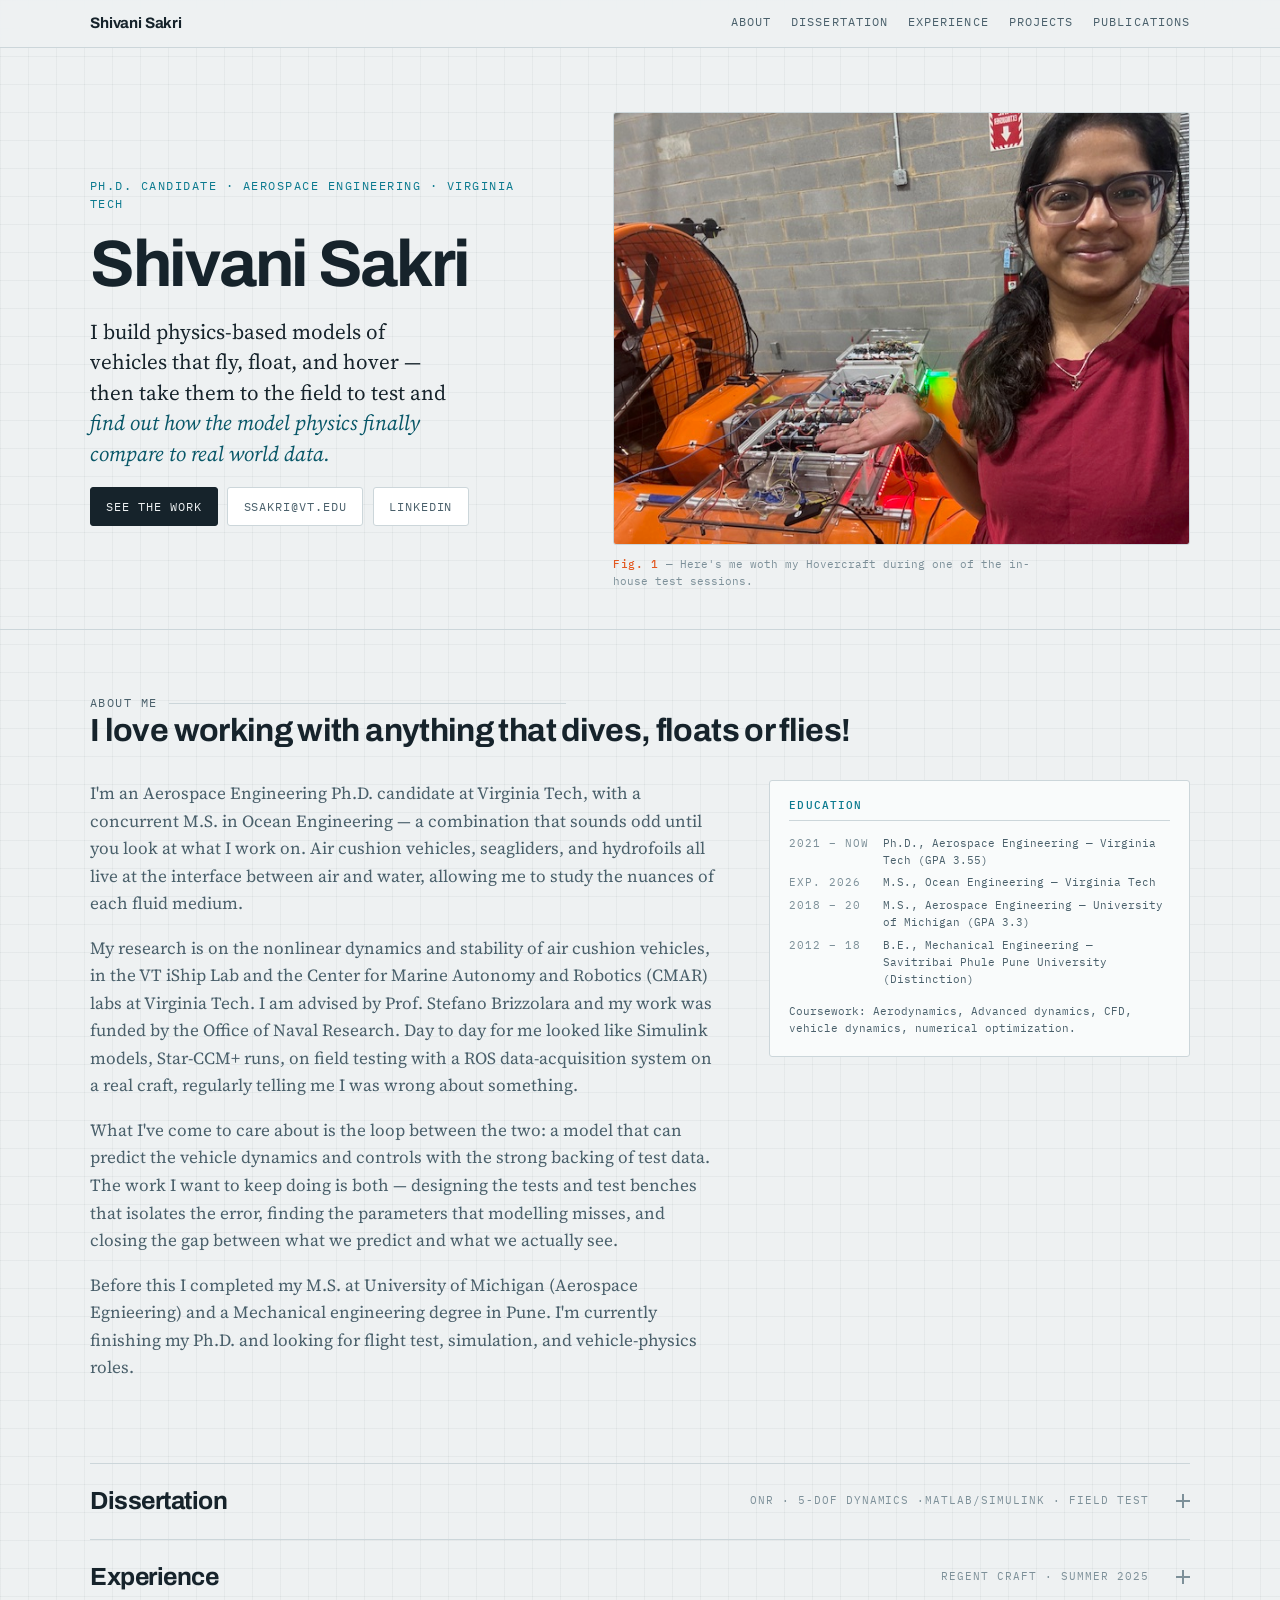
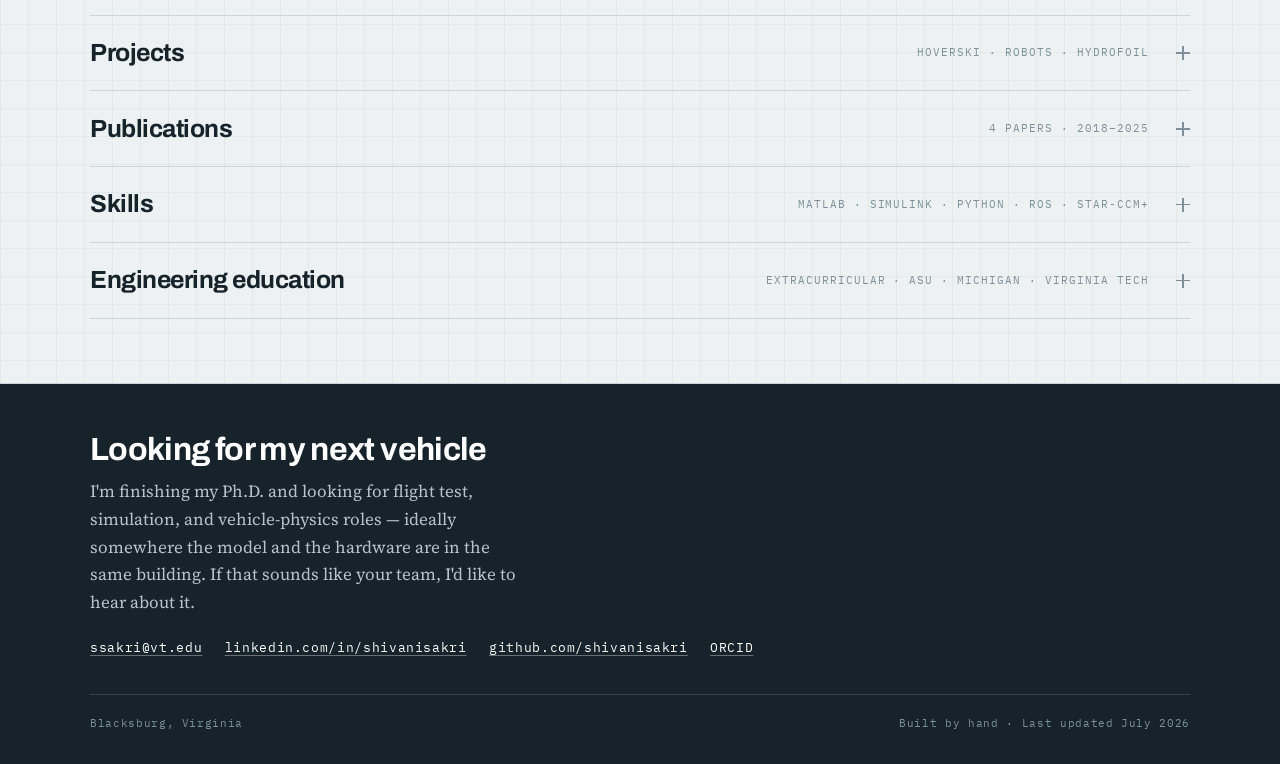
==== index.html @ f6a53528 "Update image source in index.html" ====
<!DOCTYPE html>
<html lang="en">
<head>
<meta charset="utf-8">
<meta name="viewport" content="width=device-width, initial-scale=1">
<title>Shivani Sakri — Air cushion vehicle dynamics</title>
<meta name="description" content="Aerospace Ph.D. candidate at Virginia Tech working on the nonlinear dynamics and stability of single-propeller air cushion vehicles. Physics-based modeling, CFD, and field-test validation.">
<link rel="preconnect" href="https://fonts.googleapis.com">
<link rel="preconnect" href="https://fonts.gstatic.com" crossorigin>
<link href="https://fonts.googleapis.com/css2?family=Archivo:wght@600;700&family=IBM+Plex+Mono:wght@400;500&family=Source+Serif+4:opsz,wght@8..60,400;8..60,600&display=swap" rel="stylesheet">
<link rel="stylesheet" href="css/style.css">
</head>
<body>

<header class="rail">
  <div class="rail-in">
    <a class="rail-name" href="index.html">Shivani Sakri</a>
    <nav>
      <a href="#about">About</a>
      <a href="#dissertation">Dissertation</a>
      <a href="#experience">Experience</a>
      <a href="#projects">Projects</a>
      <a href="#publications">Publications</a>
    </nav>
  </div>
</header>

<main>

<!-- ============ HERO ============ -->
<section class="hero">
  <div class="wrap hero-grid">
    <div>
      <p class="eyebrow">Ph.D. Candidate &middot; Aerospace Engineering &middot; Virginia Tech</p>
      <h1>Shivani Sakri</h1>
      <p class="hero-lede">I build physics-based models of vehicles that fly, float, and hover &mdash; then take them to the field to test and <em>find out how the model physics finally compare to real world data.</em></p>
      <div class="links">
        <a class="btn btn-solid" href="#dissertation">See the work</a>
        <a class="btn" href="mailto:ssakri@vt.edu">ssakri@vt.edu</a>
        <a class="btn" href="https://linkedin.com/in/shivanisakri">LinkedIn</a>
      </div>
    </div>

    <!-- ===================================================================
         HERO MEDIA — swap in your own hovercraft photo.
         Easiest way: upload your photo named exactly  img/hovercraft-hero.jpg
         and it replaces the placeholder with zero code changes.

         WANT A VIDEO INSTEAD? Delete the <img> line below, uncomment the
         <video> block, and upload  img/hovercraft.mp4  (keep it under ~10 MB;
         GitHub Pages is not a video host). The poster image shows before play.
         =================================================================== -->
    <figure class="media-frame">

      <img class="media" src="img/IMG_6773.jpeg" width="1600" height="1000"
           alt="Prototype single-propeller hovercraft during a field test">

      <!--
      <video class="media" controls playsinline muted loop
             poster="img/hovercraft-hero.jpg">
        <source src="img/hovercraft.mp4" type="video/mp4">
        Your browser can't play this video.
      </video>
      -->

      <figcaption class="cap">
        <b>Fig. 1</b> &mdash; Here's me woth my Hovercraft during one of the in-house test sessions.
      </figcaption>
    </figure>
  </div>
</section>

<!-- ============ ABOUT (always open) ============ -->
<section class="section" id="about">
  <div class="wrap">
    <div class="section-head">
      <p class="eyebrow">About Me</p>
      <h2>I love working with anything that dives, floats or flies!  </h2>
    </div>

    <div class="diss-grid">
      <div>
        <p>I'm an Aerospace Engineering Ph.D. candidate at Virginia Tech, with a concurrent M.S. in Ocean Engineering &mdash; a combination that sounds odd until you look at what I work on. Air cushion vehicles, seagliders, and hydrofoils all live at the interface between air and water, allowing me to study the nuances of each fluid medium.</p>
        <p>My research is on the nonlinear dynamics and stability of air cushion vehicles, in the VT iShip Lab and the Center for Marine Autonomy and Robotics (CMAR) labs at Virginia Tech. I am advised by Prof. Stefano Brizzolara and my work was funded by the Office of Naval Research. Day to day for me looked like Simulink models, Star-CCM+ runs, on field testing with a ROS data-acquisition system on a real craft, regularly telling me I was wrong about something.</p>
        <p>What I've come to care about is the loop between the two: a model that can predict the vehicle dynamics and controls with the strong backing of test data. The work I want to keep doing is both &mdash; designing the tests and test benches that isolates the error, finding the parameters that modelling misses, and closing the gap between what we predict and what we actually see.</p>
        <p>Before this I completed my M.S. at University of Michigan (Aerospace Egnieering) and a Mechanical engineering degree in Pune. I'm currently finishing my Ph.D. and looking for flight test, simulation, and vehicle-physics roles.</p>
      </div>

      <aside class="sidebar">
        <h4>Education</h4>
        <dl class="spec">
          <dt>2021 – now</dt><dd>Ph.D., Aerospace Engineering — Virginia Tech (GPA 3.55)</dd>
          <dt>exp. 2026</dt><dd>M.S., Ocean Engineering — Virginia Tech </dd>
          <dt>2018 – 20</dt><dd>M.S., Aerospace Engineering — University of Michigan (GPA 3.3)</dd>
          <dt>2012 – 18</dt><dd>B.E., Mechanical Engineering — Savitribai Phule Pune University (Distinction)</dd>
        </dl>
        <p class="cap" style="margin-top:1rem">
          Coursework: Aerodynamics, Advanced dynamics, CFD, vehicle dynamics, numerical optimization.
        </p>
      </aside>
    </div>
  </div>
</section>

<!-- ===================================================================
     EXPANDING PANELS
     Each <details> is one section. Click the title to open or close.
     Add  open  to a <details ...> tag if you want it expanded by
     default, e.g.  <details class="panel" id="projects" open>
     =================================================================== -->
<div class="wrap">
  <div class="accordion">

    <!-- ---------- DISSERTATION ---------- -->
    <details class="panel" id="dissertation">
      <summary>
        <h2 class="panel-title">Dissertation</h2>
        <span class="panel-note">ONR · 5-DOF Dynamics ·Matlab/Simulink · Field test</span>
        <span class="panel-mark" aria-hidden="true"></span>
      </summary>
      <div class="panel-body">
        <p class="panel-intro"><b>Dynamics and Maneuvering of Small Hovercraft: A Validated Multi-DOF Model
.</b></p>

        <div class="diss-grid">
          <div>
            <p>An air cushion vehicle on a slope is an underactuated, strongly nonlinear system. The skirt deforms, the cushion vents, the propeller controls surge and cushion pressure, and each of these have complex interactions. With only a rudder, the system remains underactuated and poses a non-linear behaviour with large drifts. The program asks a concrete question &mdash; can such a vehicle climb a 35&deg; grade under control? &mdash; and my work is the whole chain from that question to a defensible answer.</p>

            <ul>
              <li><b>Model.</b> An integrated 5-DOF vehicle-dynamics model in Simulink/MATLAB coupling aerodynamic forces, propulsion airflow, and skirt&ndash;ground interaction. It's the tool behind every stability, control, and performance trade study on the program, and it predicts the vehicle's maneuverability rather than just its steady state.</li>
              <li><b>CFD.</b> External-flow analysis in Star-CCM+, end to end &mdash; geometry prep, meshing, solver setup, post-processing &mdash; to extract the aerodynamic parameters that feed the Simulink model instead of guessing at them.</li>
              <li><b>Trade studies.</b> Sensitivity studies relating skirt geometry, airflow rate, and trim to climb performance and stability margins. Results drove real subsystem design decisions and were presented at program design reviews to ONR.</li>
              <li><b>Experiment.</b> I direct the field testing: designed tests, sensor setups in C++ with an integrated an end-to-end data acquisition system in ROS, and ran static and dynamic tests to validate the theoretical model and calibrate its dynamic coefficients.</li>
            </ul>

            <p>The interesting part is never the run that matches. It's the run that doesn't, and the weeks spent debugging whether the fault is in the skirt model, the testing conditions, or the sensor themselves. My motto with testing: What can go wrong, will go wrong. And so we extensively prepare test benches, both in lab and on field. Two papers have come out of this so far &mdash; the experimental validation work at OCEANS 2024 and the maneuvering and control simulations at SNAME FAST 2025. A journal paper for a 2-DOF model has been submitted.</p>
          </div>

          <aside class="sidebar">
            <h4>Program</h4>
            <dl class="spec">
              <dt>Role</dt><dd>Lead engineer</dd>
              <dt>Lab</dt><dd>VT iShip Lab, Center for Marine Autonomy &amp; Robotics</dd>
              <dt>Advisor</dt><dd>Prof. Stefano Brizzolara</dd>
              <dt>Sponsor</dt><dd>Office of Naval Research</dd>
              <dt>Dates</dt><dd>Aug 2021 – present</dd>
              <dt>Stack</dt><dd>Simulink, MATLAB, Star-CCM+, ROS, C++, Python</dd>
              <dt>Status</dt><dd class="live">Active</dd>
            </dl>
          </aside>
        </div>

        <!-- =================================================================
             DISSERTATION FIGURES — upload your own images with these exact
             filenames and they'll drop straight in:
               img/dissertation-01.jpg
               img/dissertation-02.jpg
               img/dissertation-03.jpg
             Add a fourth by copying one <figure> block. Rewrite every caption.
             ================================================================= -->
        <div class="figstrip">
          <figure>
            <img class="media" src="img/dissertation-01.jpg" alt="The prototype hovercraft">
            <figcaption class="cap"><b>Fig. 2</b> &mdash; Caption me: what the prototype is and what's notable about the skirt or lift system.</figcaption>
          </figure>
          <figure>
            <img class="media" src="img/dissertation-02.jpg" alt="Field test on the slope">
            <figcaption class="cap"><b>Fig. 3</b> &mdash; Caption me: a field test. Which slope, which run, what was being measured.</figcaption>
          </figure>
          <figure>
            <img class="media" src="img/dissertation-03.jpg" alt="Model prediction compared against measured test data">
            <figcaption class="cap"><b>Fig. 4</b> &mdash; Caption me: model vs. test. This is the most valuable figure on the page &mdash; make it a real plot.</figcaption>
          </figure>
        </div>
      </div>
    </details>

    <!-- ---------- EXPERIENCE ---------- -->
    <details class="panel" id="experience">
      <summary>
        <h2 class="panel-title">Experience</h2>
        <span class="panel-note">Regent Craft · Summer 2025</span>
        <span class="panel-mark" aria-hidden="true"></span>
      </summary>
      <div class="panel-body">
        <p class="panel-intro"><b>Performance analysis for a full-scale seaglider.</b></p>

        <div class="diss-grid">
          <div>
            <p>A seaglider spends its life in three regimes &mdash; hull-borne, foil-borne, and flying in ground effect &mdash; so the usual performance metrics from either aircraft or boats only half apply. There was no established evaluation framework for the vehicle class, so much of the summer was deciding what "performance" even meant before measuring it.</p>
            <ul>
              <li>Built the foundational Python performance-analysis codebase: ingest raw flight and sea-trial telemetry, compute aero/hydrodynamic coefficients, generate performance-envelope diagnostics.</li>
              <li>Worked with the Hardware-in-the-Loop (HiL), test teams and the vehicle dynamics teams to study the test data and derive meaningful analysis.</li>
              <li>Analyzed flight-test data, identified sources of model error, and updated the vehicle physics model.</li>
              <li>Calibrated coupled aero/hydrodynamic physics-based models against Hardware-in-the-Loop and sea-trial data.</li>
              <li>Delivered automated post-processing tools bridging HIL simulation output and real-world telemetry.</li>
            </ul>
            <p>This is the project that convinced me I want to work where the simulation team and the test team argue with each other in person.</p>
          </div>

          <aside class="sidebar">
            <h4>Placement</h4>
            <dl class="spec">
              <dt>Role</dt><dd>Performance engineering intern</dd>
              <dt>Org</dt><dd>Regent Craft</dd>
              <dt>Vehicle</dt><dd>Full-scale hybrid seaglider</dd>
              <dt>Dates</dt><dd>Summer 2025</dd>
              <dt>Stack</dt><dd>Python (NumPy, pandas, matplotlib), HIL rig, sea-trial telemetry</dd>
            </dl>
          </aside>
        </div>
      </div>
    </details>

    <!-- ---------- PROJECTS ---------- -->
    <details class="panel" id="projects">
      <summary>
        <h2 class="panel-title">Projects</h2>
        <span class="panel-note">Hoverski · robots · hydrofoil</span>
        <span class="panel-mark" aria-hidden="true"></span>
      </summary>
      <div class="panel-body">
        <p class="panel-intro">Work outside the dissertation &mdash; some hands-on, some advisory, all of it on the same loop: model it, build it, test it, find out what the model missed.</p>

        <div class="cards">

          <article class="card">
            <p class="card-tag">Design &amp; build</p>
            <h3>Hoverski — jetski to hovercraft</h3>
            <p>A jetski already has a hull, a powerplant, and someone willing to sit on it. What it doesn't have is a cushion. This project adds one.</p>
            <ul>
              <li>Built a lift and cushion physics model in MATLAB/Simulink &mdash; cushion pressure, flow rate, skirt behavior &mdash; and use it to size the lift and duct system as a add-on pacted to the jetski hull.</li>
              <li>Designed the flexible skirt and the lift system, carrying through to the physical build.</li>
              <li>Desiging the whole mechanical build requirement for this system.</li>
            </ul>
            <dl class="spec">
              <dt>Role</dt><dd>Design &amp; build lead</dd>
              <dt>Stack</dt><dd>MATLAB/Simulink, fabrication, instrumentation</dd>
              <dt>Status</dt><dd class="live">In progress</dd>
            </dl>
          </article>

          <article class="card">
            <p class="card-tag">Undergraduate research · Published</p>
            <h3>Wall-climbing robot</h3>
            <p>A robot that climbs rough walls and terrain for data collection, sampling, and surveillance &mdash; which mostly relies on  suction adhesion on surfaces that refuse to be flat.</p>
            <ul>
              <li>Led the design and fabrication of both the structure and the climbing mechanism.</li>
              <li>Wrote the Arduino control algorithm regulating the suction pump for smooth vertical motion.</li>
              <li>Ran a test campaign across wall types to characterize where it held and where it let go.</li>
            </ul>

            <dl class="spec">
              <dt>Role</dt><dd>Undergraduate research assistant</dd>
              <dt>Advisor</dt><dd>Dr. Jayesh Minase, SPPU</dd>
              <dt>Stack</dt><dd>Arduino, mechanical design, fabrication</dd>
              <dt>Output</dt><dd>Journal paper, 2018</dd>
            </dl>
          </article>

          <article class="card">
            <p class="card-tag">Undergraduate research</p>
            <h3>Obstacle-detecting robot</h3>
            <p>Designed and built a robot that navigates cluttered environments, detects obstacles in real time, and replans its path autonomously. Along the way I explored what light detection and ranging could realistically do for a small ground robot on an undergraduate budget.</p>
            <dl class="spec">
              <dt>Role</dt><dd>Undergraduate research assistant</dd>
              <dt>Org</dt><dd>Sinhgad Institute of Technology, SPPU</dd>
              <dt>Focus</dt><dd>Real-time obstacle detection, LiDAR sensing, path replanning</dd>
            </dl>
          </article>

          <article class="card">
            <p class="card-tag">Advisory</p>
            <h3>Hydrofoil craft performance model</h3>
            <p>An ONR project in the lab that I'm supporting rather than leading. Its a hydrofoil craft - essentially your wings under water. I advised on the physics-based 2-DOF hydrodynamic performance model &mdash; how to formulate it, how to keep the parameters physically interpretable, and how to structure the MATLAB simulator around it for dynamics and stability analysis. The modeling discipline is the same as the hovercraft work; the vehicle is foil-borne instead of cushion-borne.</p>
            <dl class="spec">
              <dt>Role</dt><dd>Advisory — 2-DOF model formulation</dd>
              <dt>Sponsor</dt><dd>Office of Naval Research</dd>
              <dt>Stack</dt><dd>MATLAB</dd>
              <dt>Status</dt><dd class="live">Active</dd>
            </dl>
          </article>

        </div>
      </div>
    </details>

    <!-- ---------- PUBLICATIONS ---------- -->
    <details class="panel" id="publications">
      <summary>
        <h2 class="panel-title">Publications</h2>
        <span class="panel-note">4 papers · 2018–2025</span>
        <span class="panel-mark" aria-hidden="true"></span>
      </summary>
      <div class="panel-body">

        <div class="links" style="margin-bottom:1.8rem">
          <a class="btn" href="https://orcid.org/0009-0003-0841-2878">ORCID · 0009-0003-0841-2878</a>
        </div>

        <ul class="pubs">
          <li>
            <div class="year">2025</div>
            <div>
              <p class="title">Maneuvering and Control Simulations of a Hovercraft</p>
              <p class="venue">SNAME International Conference on Fast Sea Transportation (FAST)</p>
              <p class="authors"><b>Sakri, S.</b>; Brizzolara, S.</p>
            </div>
          </li>
          <li>
            <div class="year">2024</div>
            <div>
              <p class="title">Experimental Validation of Dynamics for Air Cushion Vehicles</p>
              <p class="venue">OCEANS 2024 — Halifax (IEEE)</p>
              <p class="authors"><b>Sakri, S.</b>; Dim, M.; Brizzolara, S.</p>
            </div>
          </li>
          <li>
            <div class="year">2021</div>
            <div>
              <p class="title">Benefits of Utilizing Counseling Services Among Doctoral Women of Color in STEM</p>
              <p class="venue">2021 ASEE Virtual Annual Conference</p>
              <p class="authors">Grasty, K.; <b>Sakri, S.</b>; Arnold, A. C.; Bekki, J. M.; Wilkins-Yel, K. G.; Natarajan, M.; Bernstein, B. L.; Randall, A. K.</p>
            </div>
          </li>
          <li>
            <div class="year">2018</div>
            <div>
              <p class="title">Control of Dynamics and Development of a Wall Climbing Robot</p>
              <p class="venue">Journal of Material Science and Mechanical Engineering, Vol. 5, Issue 2</p>
              <p class="authors">Undergraduate research at Sinhgad Institute of Technology, SPPU</p>
            </div>
          </li>
        </ul>

        <p style="margin-top:1.6rem" class="mono">Dynamics and Maneuvering of Small Hovercraft: A Validated Multi-DOF Model
</p>
      </div>
    </details>

    <!-- ---------- SKILLS ---------- -->
    <details class="panel" id="skills">
      <summary>
        <h2 class="panel-title">Skills</h2>
        <span class="panel-note">MATLAB · Simulink · Python · ROS · Star-CCM+</span>
        <span class="panel-mark" aria-hidden="true"></span>
      </summary>
      <div class="panel-body">
        <div class="tools">
          <div class="tool-group">
            <h4>Modeling &amp; simulation</h4>
            <ul>
              <li>MATLAB / Simulink <span>— multi-DOF vehicle dynamics</span></li>
              <li>Physics-based model development</li>
              <li>Numerical optimization</li>
              <li>Verification and Validation pipeline</li>
              <li>Sensitivity analysis&amp; optimization trade studies</li>
           
            </ul>
          </div>
          <div class="tool-group">
            <h4>CFD &amp; geometry</h4>
            <ul>
              <li>Star-CCM+ (Siemens) </span></li>
              <li>Ansys Fluent</li>
              <li>HyperMesh</li>
              <li>SolidWorks, AutoCAD</li>
              <li>Geometry &rarr; mesh &rarr; solve &rarr; post-process</li>
            </ul>
          </div>
          <div class="tool-group">
            <h4>Code &amp; data analysis</h4>
            <ul>
              <li>Python <span>— NumPy, pandas, matplotlib; automated post-processing pipelines</span></li>
              <li>ROS <span>— field data acquisition on Linux</span></li>
              <li>C++ <span>— telemetry processing for the DAQ pipeline</span></li>
              <li>Flight &amp; sea-trial telemetry analysis</li>
              <li>Hardware-in-the-loop test benches and data analysis</li>
              <li>LaTeX</li>
            </ul>
          </div>
        </div>
      </div>
    </details>

    <!-- ---------- ENGINEERING EDUCATION ---------- -->
    <details class="panel" id="engineering-education">
      <summary>
        <h2 class="panel-title">Engineering education</h2>
        <span class="panel-note">Extracurricular · ASU · Michigan · Virginia Tech</span>
        <span class="panel-mark" aria-hidden="true"></span>
      </summary>
      <div class="panel-body">
        <p class="panel-intro">Outside the lab I assist on engineering-education research. I work for the Assoaciate Dean Dr. Holly Matusovich, to study current systems that exist in engieering depaetments, and any tools or programs we can work with to imporve the quality of engineering education.</p>

        <div class="tools">
          <div class="tool-group">
            <h4>Arizona State · 2020–21</h4>
            <ul>
              <li>With Prof. Jennifer Bekki: assisted on qualitative and quantitative analysis of gender ratios in STEM and their effect on the retention of women doctoral students.</li>
              <li>Helped build a conceptual framework for analyzing impostor syndrome in graduate women engineers.</li>
              <li>Contributed to the ASEE paper on counseling-service use among doctoral women of color in STEM.</li>
            </ul>
          </div>
          <div class="tool-group">
            <h4>University of Michigan · 2019–20</h4>
            <ul>
              <li>With Prof. Cindy Finelli: assisted on a study of student resistance to active learning and persistent misconceptions in undergraduate engineering.</li>
              <li>Ran focus groups, transcribed, and supported the qualitative analysis.</li>
            </ul>
          </div>
          <div class="tool-group">
            <h4>Virginia Tech · 2023</h4>
            <ul>
              <li>With Dr. Holly Matusovich, Center for Equity: assessed organizational structures across engineering departments.</li>
              <li>Consolidated a shared resource pool to inform more equitable graduate-education policy.</li>
            </ul>
          </div>
        </div>

        <div class="tools" style="margin-top:2rem">
          <div class="tool-group">
            <h4>Department service</h4>
            <ul>
              <li>President, AOE Graduate Student Assembly <span>— now Chief Advisor</span></li>
              <li>Founder, Women in AOE <span>— support for women and non-binary students in the department</span></li>
              <li>Treasurer, Graduate Engineering Alliance</li>
            </ul>
          </div>
          <div class="tool-group">
            <h4>Policy &amp; committees</h4>
            <ul>
              <li>Strategic Graduate Advisor, PROTEGE Collective <span>— equity of graduate education in engineering, under the Associate Dean</span></li>
              <li>AOE Strategic Planning Committee</li>
              <li>AOE Department DEI Recruitment Committee</li>
            </ul>
          </div>
          <div class="tool-group">
            <h4>Teaching</h4>
            <ul>
              <li>Teaching Assistant, Johns Hopkins University <span>— summer 2019, cohort of 30 students; tutoring, lectures, and hands-on mechanical and electrical lab activities</span></li>
            </ul>
          </div>
        </div>
      </div>
    </details>

  </div>
</div>

</main>

<!-- ============ FOOTER ============ -->
<footer class="foot" id="contact">
  <div class="wrap">
    <h2>Looking for my next vehicle</h2>
    <p>I'm finishing my Ph.D. and looking for flight test, simulation, and vehicle-physics roles &mdash; ideally somewhere the model and the hardware are in the same building. If that sounds like your team, I'd like to hear about it.</p>
    <div class="foot-links">
      <a href="mailto:ssakri@vt.edu">ssakri@vt.edu</a>
      <a href="https://linkedin.com/in/shivanisakri">linkedin.com/in/shivanisakri</a>
      <a href="https://github.com/shivanisakri">github.com/shivanisakri</a>
      <a href="https://orcid.org/0009-0003-0841-2878">ORCID</a>
    </div>
    <div class="foot-fine">
      <span>Blacksburg, Virginia</span>
      <span>Built by hand · Last updated July 2026</span>
    </div>
  </div>
</footer>

<script>
// Opens the matching panel when a nav link is clicked, or when someone
// lands on a URL like shivanisakri.github.io/#publications.
// The panels open and close fine without this — it's only for links.
(function () {
  function reveal() {
    var id = location.hash.slice(1);
    if (!id) return;
    var el = document.getElementById(id);
    if (!el) return;
    var panel = el.closest('details');
    if (panel) panel.open = true;
    requestAnimationFrame(function () {
      el.scrollIntoView({ behavior: 'smooth', block: 'start' });
    });
  }
  window.addEventListener('hashchange', reveal);
  document.addEventListener('DOMContentLoaded', reveal);
})();
</script>

</body>
</html>
---- css/style.css ----
/* ============================================================
   shivanisakri.github.io — stylesheet
   Palette is a plot canvas: cool gray paper, slate ink, water
   teal, and one annotation orange used only where a plot would
   use it (active markers, figure rules).
   ============================================================ */

:root {
  --deck:    #eef1f2;  /* page background — plot canvas gray */
  --panel:   #f9fbfb;  /* raised cards                        */
  --white:   #ffffff;
  --hull:    #16232b;  /* primary ink                         */
  --hull-2:  #4a606b;  /* secondary ink                       */
  --hull-3:  #7d9099;  /* tertiary / captions                 */
  --rule:    #ccd6da;  /* hairlines, grid                     */
  --teal:    #0b7a8f;  /* accent: links, labels               */
  --teal-dk: #075667;
  --signal:  #e2571f;  /* annotation orange — used sparingly  */

  --measure: 68ch;
  --wrap: 1180px;
  --r: 3px;

  --f-display: "Archivo", "Helvetica Neue", Arial, sans-serif;
  --f-body: "Source Serif 4", Georgia, serif;
  --f-mono: "IBM Plex Mono", ui-monospace, "SF Mono", Menlo, monospace;
}

*, *::before, *::after { box-sizing: border-box; }

html { scroll-behavior: smooth; scroll-padding-top: 5.5rem; }

body {
  margin: 0;
  background: var(--deck);
  background-image:
    linear-gradient(to right, rgba(22,35,43,.045) 1px, transparent 1px),
    linear-gradient(to bottom, rgba(22,35,43,.045) 1px, transparent 1px);
  background-size: 28px 28px;
  color: var(--hull);
  font-family: var(--f-body);
  font-size: 17px;
  line-height: 1.62;
  -webkit-font-smoothing: antialiased;
}

a { color: var(--teal-dk); text-decoration-color: var(--rule); text-underline-offset: 3px; }
a:hover { color: var(--signal); text-decoration-color: currentColor; }
:focus-visible { outline: 2px solid var(--signal); outline-offset: 3px; border-radius: 2px; }

img, video { max-width: 100%; display: block; }

.wrap { max-width: var(--wrap); margin: 0 auto; padding: 0 clamp(1.1rem, 4vw, 2.5rem); }

/* ---------- utility type ---------- */
.mono {
  font-family: var(--f-mono);
  font-size: .72rem;
  letter-spacing: .11em;
  text-transform: uppercase;
  color: var(--hull-3);
}

.eyebrow {
  font-family: var(--f-mono);
  font-size: .72rem;
  letter-spacing: .13em;
  text-transform: uppercase;
  color: var(--teal);
  margin: 0 0 .9rem;
  display: flex;
  align-items: center;
  gap: .7rem;
}
.eyebrow::after { content: ""; flex: 1; height: 1px; background: var(--rule); }

h1, h2, h3, h4 {
  font-family: var(--f-display);
  font-weight: 700;
  letter-spacing: -.02em;
  line-height: 1.1;
  color: var(--hull);
}

/* ---------- top rail ---------- */
.rail {
  position: sticky; top: 0; z-index: 50;
  background: rgba(238, 241, 242, .9);
  backdrop-filter: blur(8px);
  border-bottom: 1px solid var(--rule);
}
.rail-in {
  max-width: var(--wrap); margin: 0 auto;
  padding: .7rem clamp(1.1rem, 4vw, 2.5rem);
  display: flex; align-items: center; gap: 1.4rem;
}
.rail-name {
  font-family: var(--f-display); font-weight: 700; font-size: .95rem;
  letter-spacing: -.01em; color: var(--hull); text-decoration: none; margin-right: auto;
}
.rail-name:hover { color: var(--teal-dk); }
.rail nav { display: flex; gap: 1.25rem; flex-wrap: wrap; }
.rail nav a {
  font-family: var(--f-mono); font-size: .74rem; letter-spacing: .09em;
  text-transform: uppercase; color: var(--hull-2); text-decoration: none;
  padding-bottom: 2px; border-bottom: 1.5px solid transparent;
}
.rail nav a:hover, .rail nav a[aria-current="page"] { color: var(--hull); border-bottom-color: var(--signal); }

/* ---------- hero ---------- */
.hero { padding: clamp(2.5rem, 6vw, 4rem) 0 clamp(1.5rem, 3vw, 2.5rem); }
.hero-grid {
  display: grid;
  grid-template-columns: minmax(0, 0.9fr) minmax(0, 1.1fr);
  gap: clamp(1.75rem, 4vw, 3.5rem);
  align-items: center;
}
.hero h1 { font-size: clamp(2.6rem, 6.5vw, 4.1rem); margin: 0 0 1rem; letter-spacing: -.035em; }
.hero-lede {
  font-size: clamp(1.1rem, 2vw, 1.32rem); line-height: 1.45;
  color: var(--hull); margin: 0 0 1.1rem; max-width: 34ch;
}
.hero-lede em { font-style: italic; color: var(--teal-dk); }
.hero p.body { color: var(--hull-2); max-width: 46ch; margin: 0 0 1.5rem; }

.links { display: flex; flex-wrap: wrap; gap: .6rem; }
.btn {
  font-family: var(--f-mono); font-size: .74rem; letter-spacing: .08em;
  text-transform: uppercase; text-decoration: none;
  padding: .55rem .95rem; border: 1px solid var(--rule); border-radius: var(--r);
  background: var(--white); color: var(--hull-2);
  transition: border-color .15s, color .15s, transform .15s;
}
.btn:hover { color: var(--hull); border-color: var(--hull-2); transform: translateY(-1px); }
.btn-solid { background: var(--hull); border-color: var(--hull); color: var(--deck); }
.btn-solid:hover { background: var(--teal-dk); border-color: var(--teal-dk); color: var(--white); }

/* ---------- media figures ---------- */
figure { margin: 0; }

.media {
  width: 100%; height: auto; display: block;
  background: var(--white);
  border: 1px solid var(--rule);
  border-radius: var(--r);
}
.media-frame { position: relative; }

/* mono caption under any figure */
.cap {
  font-family: var(--f-mono); font-size: .69rem; line-height: 1.6;
  color: var(--hull-3); margin: .65rem 0 0; max-width: 64ch;
}
.cap b { color: var(--signal); font-weight: 500; letter-spacing: .06em; }

/* figure strip — the dissertation gallery */
.figstrip { display: grid; gap: 1.1rem; margin-top: 1.8rem; }
@media (min-width: 760px) { .figstrip { grid-template-columns: repeat(3, 1fr); } }
.figstrip .media { aspect-ratio: 4 / 3; object-fit: cover; }
.figstrip .cap { font-size: .66rem; }

/* ---------- sections ---------- */
.section { padding: clamp(2.5rem, 5vw, 4rem) 0; border-top: 1px solid var(--rule); }
.section-head { margin-bottom: 2rem; }
.section-head h2 { font-size: clamp(1.5rem, 3vw, 2rem); margin: 0 0 .6rem; }
.section-head p { color: var(--hull-2); max-width: var(--measure); margin: 0; }

/* ---------- dissertation ---------- */
.diss-grid { display: grid; gap: 1.6rem; }
@media (min-width: 900px) { .diss-grid { grid-template-columns: minmax(0,1.5fr) minmax(0,1fr); gap: 3rem; } }
.diss-grid p { color: var(--hull-2); }
.diss-grid p:first-child { margin-top: 0; }
.diss-grid ul { padding-left: 1.05rem; margin: 0 0 1rem; }
.diss-grid li { margin-bottom: .55rem; color: var(--hull-2); }

.sidebar {
  background: var(--panel); border: 1px solid var(--rule);
  border-radius: var(--r); padding: 1.1rem 1.2rem; align-self: start;
}
.sidebar h4 {
  font-family: var(--f-mono); font-weight: 500; font-size: .7rem;
  letter-spacing: .1em; text-transform: uppercase; color: var(--teal);
  margin: 0 0 .8rem; padding-bottom: .55rem; border-bottom: 1px solid var(--rule);
}

/* ---------- test cards (projects) ---------- */
.cards { display: grid; gap: 1.1rem; }
@media (min-width: 900px) { .cards { grid-template-columns: 1fr 1fr; } }

.card {
  background: var(--panel); border: 1px solid var(--rule); border-radius: var(--r);
  padding: 1.35rem 1.4rem 1.2rem; display: flex; flex-direction: column;
  transition: border-color .18s, transform .18s, box-shadow .18s;
}
.card:hover {
  border-color: var(--hull-3); transform: translateY(-2px);
  box-shadow: 0 6px 24px -14px rgba(22,35,43,.45);
}
.card-tag {
  font-family: var(--f-mono); font-size: .66rem; letter-spacing: .1em;
  text-transform: uppercase; color: var(--teal); margin: 0 0 .5rem;
}
.card h3 { font-size: 1.18rem; margin: 0 0 .6rem; }
.card p { margin: 0 0 1rem; color: var(--hull-2); font-size: .96rem; }
.card p:last-of-type { margin-bottom: 1.1rem; }
.card ul { padding-left: 1.05rem; margin: 0 0 1.1rem; color: var(--hull-2); font-size: .94rem; }
.card li { margin-bottom: .35rem; }

/* spec strip — reads like a test card header */
.spec {
  margin: auto 0 0; border-top: 1px solid var(--rule); padding-top: .8rem;
  display: grid; grid-template-columns: max-content 1fr; gap: .35rem .9rem;
  font-family: var(--f-mono); font-size: .71rem; line-height: 1.5;
}
.spec dt { color: var(--hull-3); letter-spacing: .08em; text-transform: uppercase; }
.spec dd { margin: 0; color: var(--hull-2); }
.spec dd.live { color: var(--signal); }
.sidebar .spec { border-top: 0; padding-top: 0; }

/* ---------- publications ---------- */
.pubs { list-style: none; margin: 0; padding: 0; }
.pubs li {
  padding: 1.1rem 0; border-top: 1px solid var(--rule);
  display: grid; grid-template-columns: 5.5rem 1fr; gap: 1.2rem;
}
.pubs li:last-child { border-bottom: 1px solid var(--rule); }
.pubs .year { font-family: var(--f-mono); font-size: .8rem; color: var(--hull-3); padding-top: .18rem; }
.pubs .title {
  font-weight: 600; font-family: var(--f-display); font-size: 1.02rem;
  margin: 0 0 .25rem; letter-spacing: -.01em;
}
.pubs .title a { color: inherit; text-decoration-color: var(--rule); }
.pubs .venue { margin: 0; color: var(--hull-2); font-size: .93rem; }
.pubs .authors { margin: .3rem 0 0; color: var(--hull-3); font-size: .86rem; }
.pubs .authors b { color: var(--hull); font-weight: 600; }
@media (max-width: 620px) { .pubs li { grid-template-columns: 1fr; gap: .35rem; } }

/* ---------- toolbox / column groups ---------- */
.tools { display: grid; gap: 1.2rem; }
@media (min-width: 780px) { .tools { grid-template-columns: repeat(3, 1fr); } }
.tool-group h4 {
  font-size: .78rem; font-family: var(--f-mono); font-weight: 500;
  letter-spacing: .1em; text-transform: uppercase; color: var(--teal);
  margin: 0 0 .6rem; padding-bottom: .5rem; border-bottom: 1px solid var(--rule);
}
.tool-group ul { list-style: none; margin: 0; padding: 0; }
.tool-group li { font-size: .93rem; color: var(--hull-2); padding: .18rem 0; }
.tool-group li span { color: var(--hull-3); font-size: .84rem; }

/* ---------- prose ---------- */
.prose { max-width: var(--measure); }
.prose p { color: var(--hull-2); }
.prose h3 { font-size: 1.15rem; margin: 2rem 0 .6rem; }
.prose ul { padding-left: 1.1rem; color: var(--hull-2); }
.prose li { margin-bottom: .4rem; }

/* ---------- footer ---------- */
.foot {
  border-top: 1px solid var(--rule); background: var(--hull);
  color: #b6c4cb; padding: clamp(2.2rem, 4vw, 3rem) 0 2rem;
}
.foot h2 { color: var(--white); font-size: clamp(1.5rem, 3vw, 2rem); margin: 0 0 .7rem; }
.foot p { max-width: 48ch; margin: 0 0 1.4rem; }
.foot a { color: var(--white); text-decoration-color: rgba(255,255,255,.35); }
.foot a:hover { color: var(--signal); }
.foot-links { display: flex; flex-wrap: wrap; gap: 1.4rem; margin-bottom: 2.2rem; }
.foot-links a { font-family: var(--f-mono); font-size: .8rem; letter-spacing: .05em; }
.foot-fine {
  border-top: 1px solid rgba(255,255,255,.14); padding-top: 1.2rem;
  font-family: var(--f-mono); font-size: .68rem; letter-spacing: .06em;
  color: #7d9099; display: flex; justify-content: space-between; gap: 1rem; flex-wrap: wrap;
}

/* ---------- responsive ---------- */
@media (max-width: 899px) {
  .hero-grid { grid-template-columns: 1fr; }
  .hero-lede { max-width: none; }
}
@media (max-width: 660px) {
  body { font-size: 16px; }
  .rail-in { flex-wrap: wrap; gap: .5rem 1rem; padding-top: .6rem; padding-bottom: .6rem; }
  .rail-name { margin-right: 0; width: 100%; }
  .rail nav { gap: .85rem; }
  .rail nav a { font-size: .68rem; }
  .btn { font-size: .7rem; padding: .5rem .75rem; }
  .spec { grid-template-columns: 1fr; gap: .1rem; }
  .spec dt { margin-top: .45rem; }
  .foot-fine { flex-direction: column; gap: .35rem; }
}

@media (prefers-reduced-motion: reduce) {
  html { scroll-behavior: auto; }
  * { animation: none !important; transition: none !important; }
}

/* ============================================================
   ACCORDION PANELS
   Native <details>/<summary>. No JS required to open/close —
   the small script in index.html only exists so that nav links
   pop the right panel open.
   ============================================================ */

.accordion {
  border-top: 1px solid var(--rule);
  margin-bottom: clamp(2.5rem, 5vw, 4rem);
}

details.panel { border-bottom: 1px solid var(--rule); }

details.panel > summary {
  list-style: none;
  cursor: pointer;
  padding: 1.45rem 0;
  display: flex;
  align-items: center;
  gap: 1rem;
}
details.panel > summary::-webkit-details-marker { display: none; }
details.panel > summary::marker { content: ""; }
details.panel > summary:hover .panel-title { color: var(--teal-dk); }

.panel-title {
  font-family: var(--f-display);
  font-weight: 700;
  font-size: clamp(1.22rem, 2.4vw, 1.55rem);
  letter-spacing: -.02em;
  line-height: 1.15;
  color: var(--hull);
  margin: 0;
  transition: color .15s;
}

/* tells you what's inside before you open it */
.panel-note {
  font-family: var(--f-mono);
  font-size: .68rem;
  letter-spacing: .09em;
  text-transform: uppercase;
  color: var(--hull-3);
  margin-left: auto;
  text-align: right;
}
@media (max-width: 720px) { .panel-note { display: none; } }

/* plus that becomes a minus */
.panel-mark {
  position: relative; flex: 0 0 14px; width: 14px; height: 14px;
  margin-left: .7rem;
}
.panel-mark::before, .panel-mark::after {
  content: ""; position: absolute; background: var(--hull-3);
  transition: transform .22s ease, background .15s;
}
.panel-mark::before { top: 6.25px; left: 0; width: 14px; height: 1.5px; }
.panel-mark::after  { left: 6.25px; top: 0; width: 1.5px; height: 14px; }
details.panel[open] .panel-mark::after  { transform: scaleY(0); }
details.panel[open] .panel-mark::before { background: var(--signal); }
details.panel > summary:hover .panel-mark::before,
details.panel > summary:hover .panel-mark::after { background: var(--hull); }
.panel-note + .panel-mark { margin-left: .7rem; }
.panel-title + .panel-mark { margin-left: auto; }

.panel-body { padding: .1rem 0 2.5rem; }
.panel-body > p:first-child { margin-top: 0; }
.panel-intro { color: var(--hull-2); max-width: var(--measure); margin: 0 0 1.8rem; }
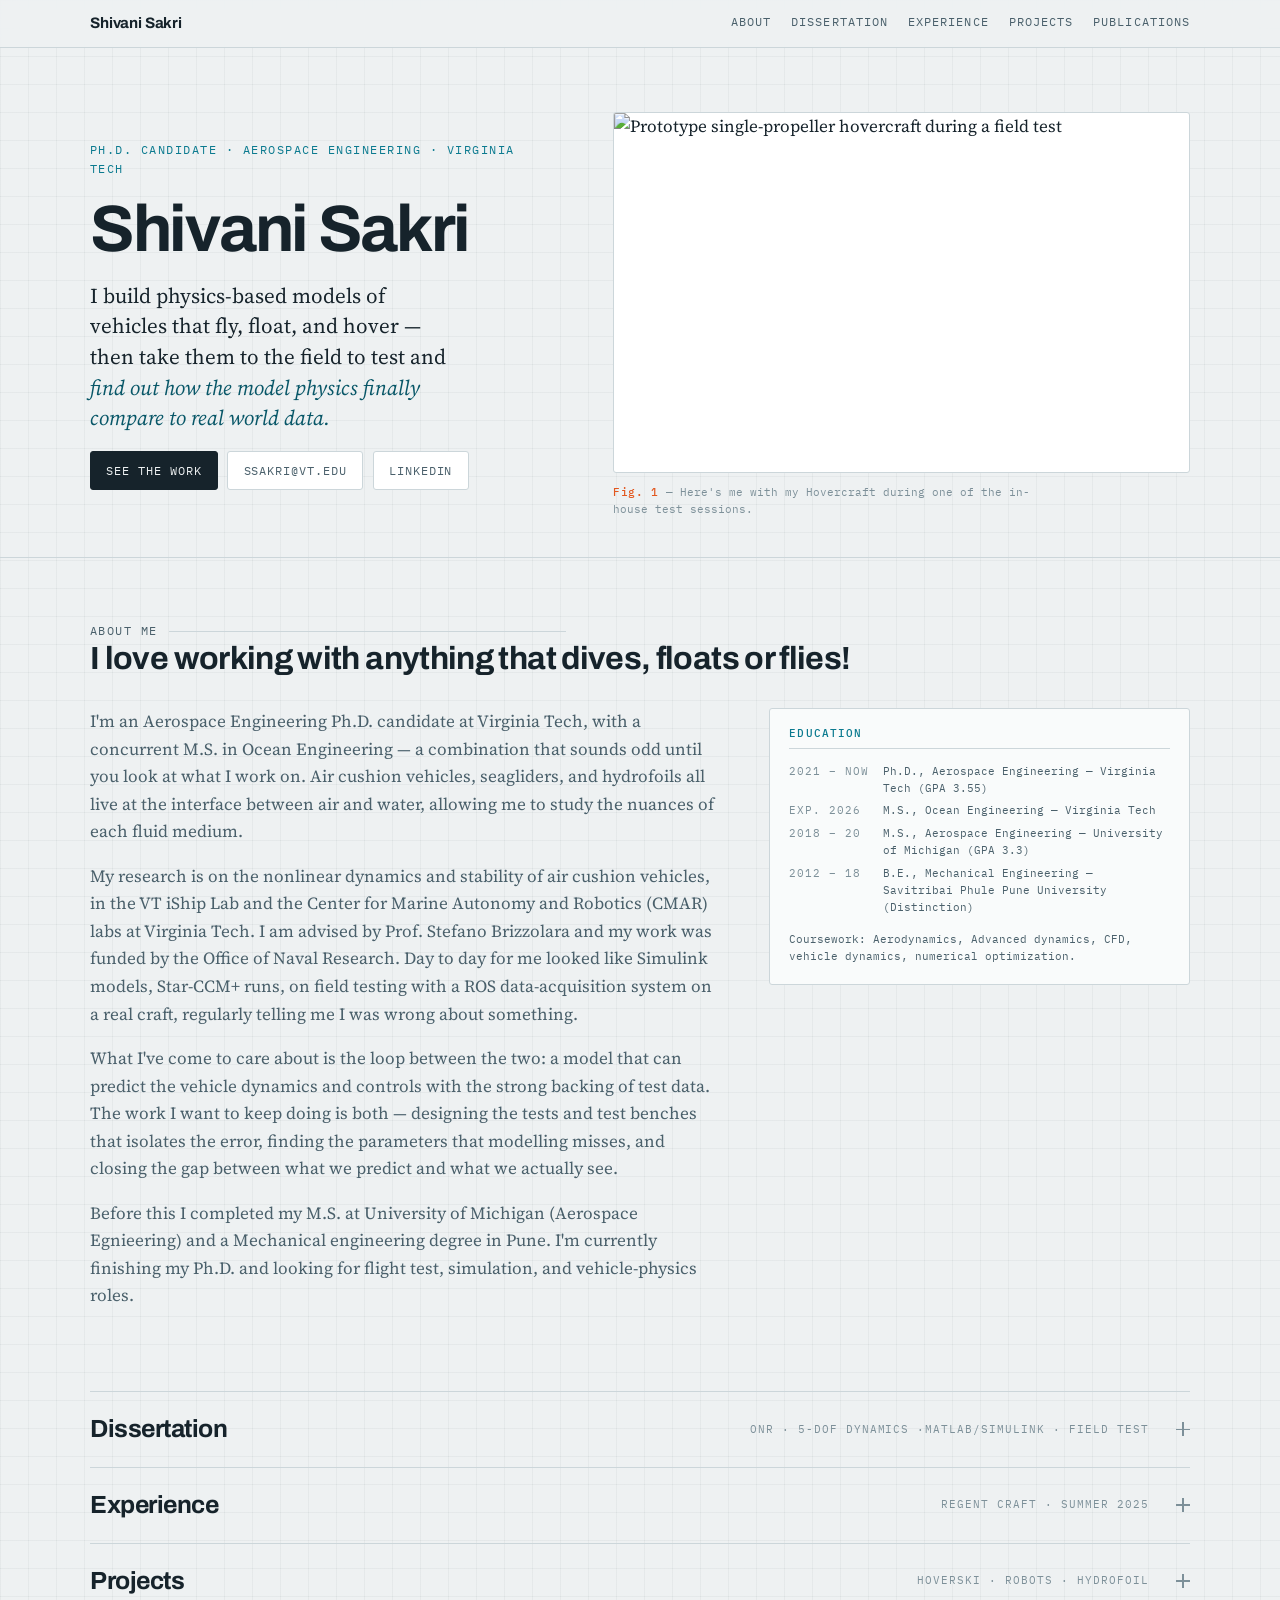
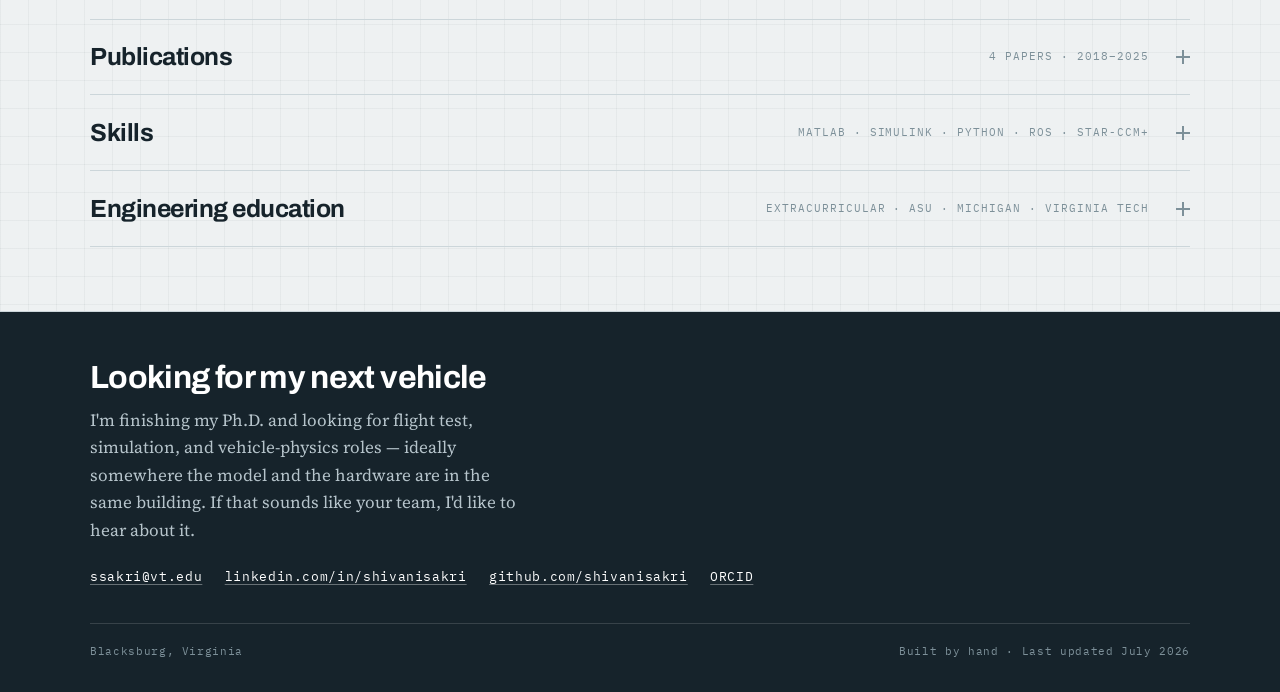
==== commit 7c4e5609: "Fix image file extension and typo in caption" ====
--- a/index.html
+++ b/index.html
@@ -52,7 +52,7 @@
          =================================================================== -->
     <figure class="media-frame">
 
-      <img class="media" src="img/IMG_6773.jpeg" width="1600" height="1000"
+      <img class="media" src="img/IMG_6773.jpg" width="1600" height="1000"
            alt="Prototype single-propeller hovercraft during a field test">
 
       <!--
@@ -64,7 +64,7 @@
       -->
 
       <figcaption class="cap">
-        <b>Fig. 1</b> &mdash; Here's me woth my Hovercraft during one of the in-house test sessions.
+        <b>Fig. 1</b> &mdash; Here's me with my Hovercraft during one of the in-house test sessions.
       </figcaption>
     </figure>
   </div>
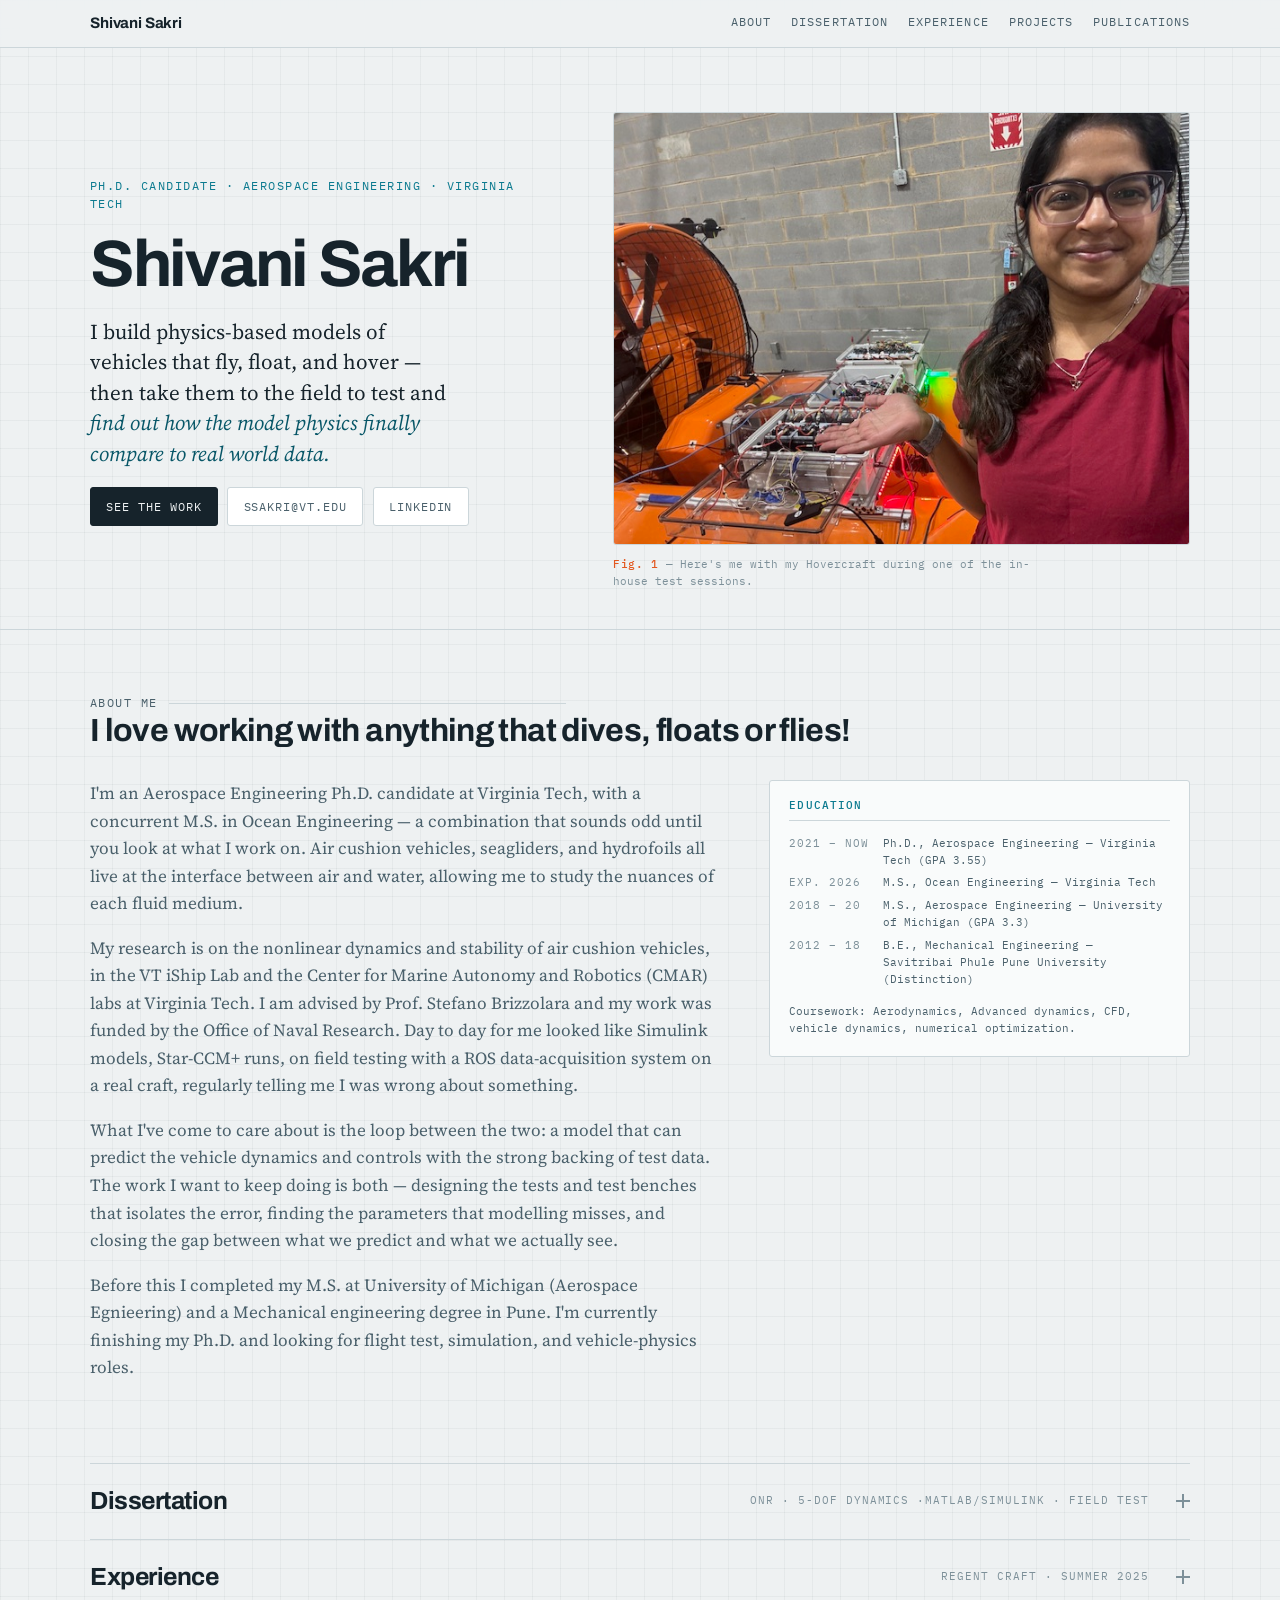
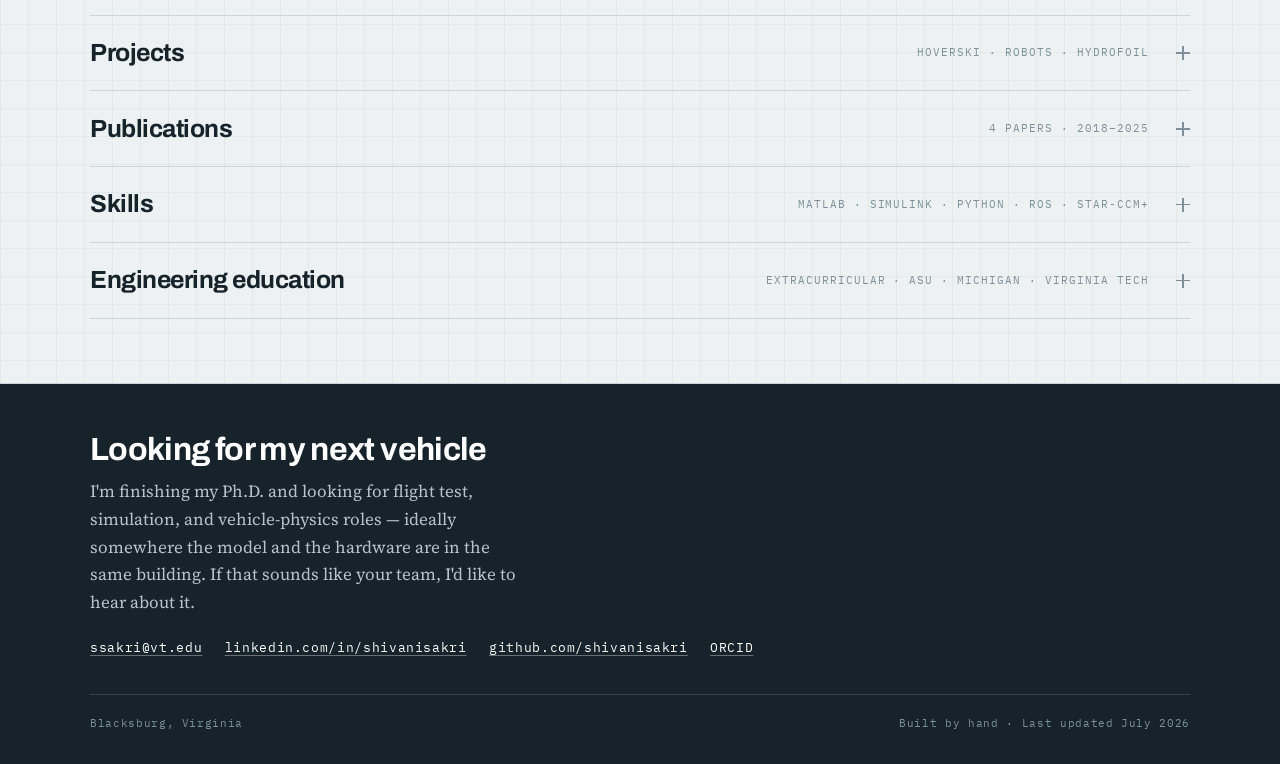
==== commit 973ed0ce: "Change image format from JPG to JPEG" ====
--- a/index.html
+++ b/index.html
@@ -52,7 +52,7 @@
          =================================================================== -->
     <figure class="media-frame">
 
-      <img class="media" src="img/IMG_6773.jpg" width="1600" height="1000"
+      <img class="media" src="img/Figure 1.jpeg" width="1600" height="1000"
            alt="Prototype single-propeller hovercraft during a field test">
 
       <!--
@@ -160,8 +160,8 @@
              ================================================================= -->
         <div class="figstrip">
           <figure>
-            <img class="media" src="img/dissertation-01.jpg" alt="The prototype hovercraft">
-            <figcaption class="cap"><b>Fig. 2</b> &mdash; Caption me: what the prototype is and what's notable about the skirt or lift system.</figcaption>
+            <img class="media" src="img/Snapper II.jpg" alt="The prototype hovercraft">
+            <figcaption class="cap"><b>Fig. 2</b> &mdash; The test vehicle called Sanpper II I worked with.</figcaption>
           </figure>
           <figure>
             <img class="media" src="img/dissertation-02.jpg" alt="Field test on the slope">
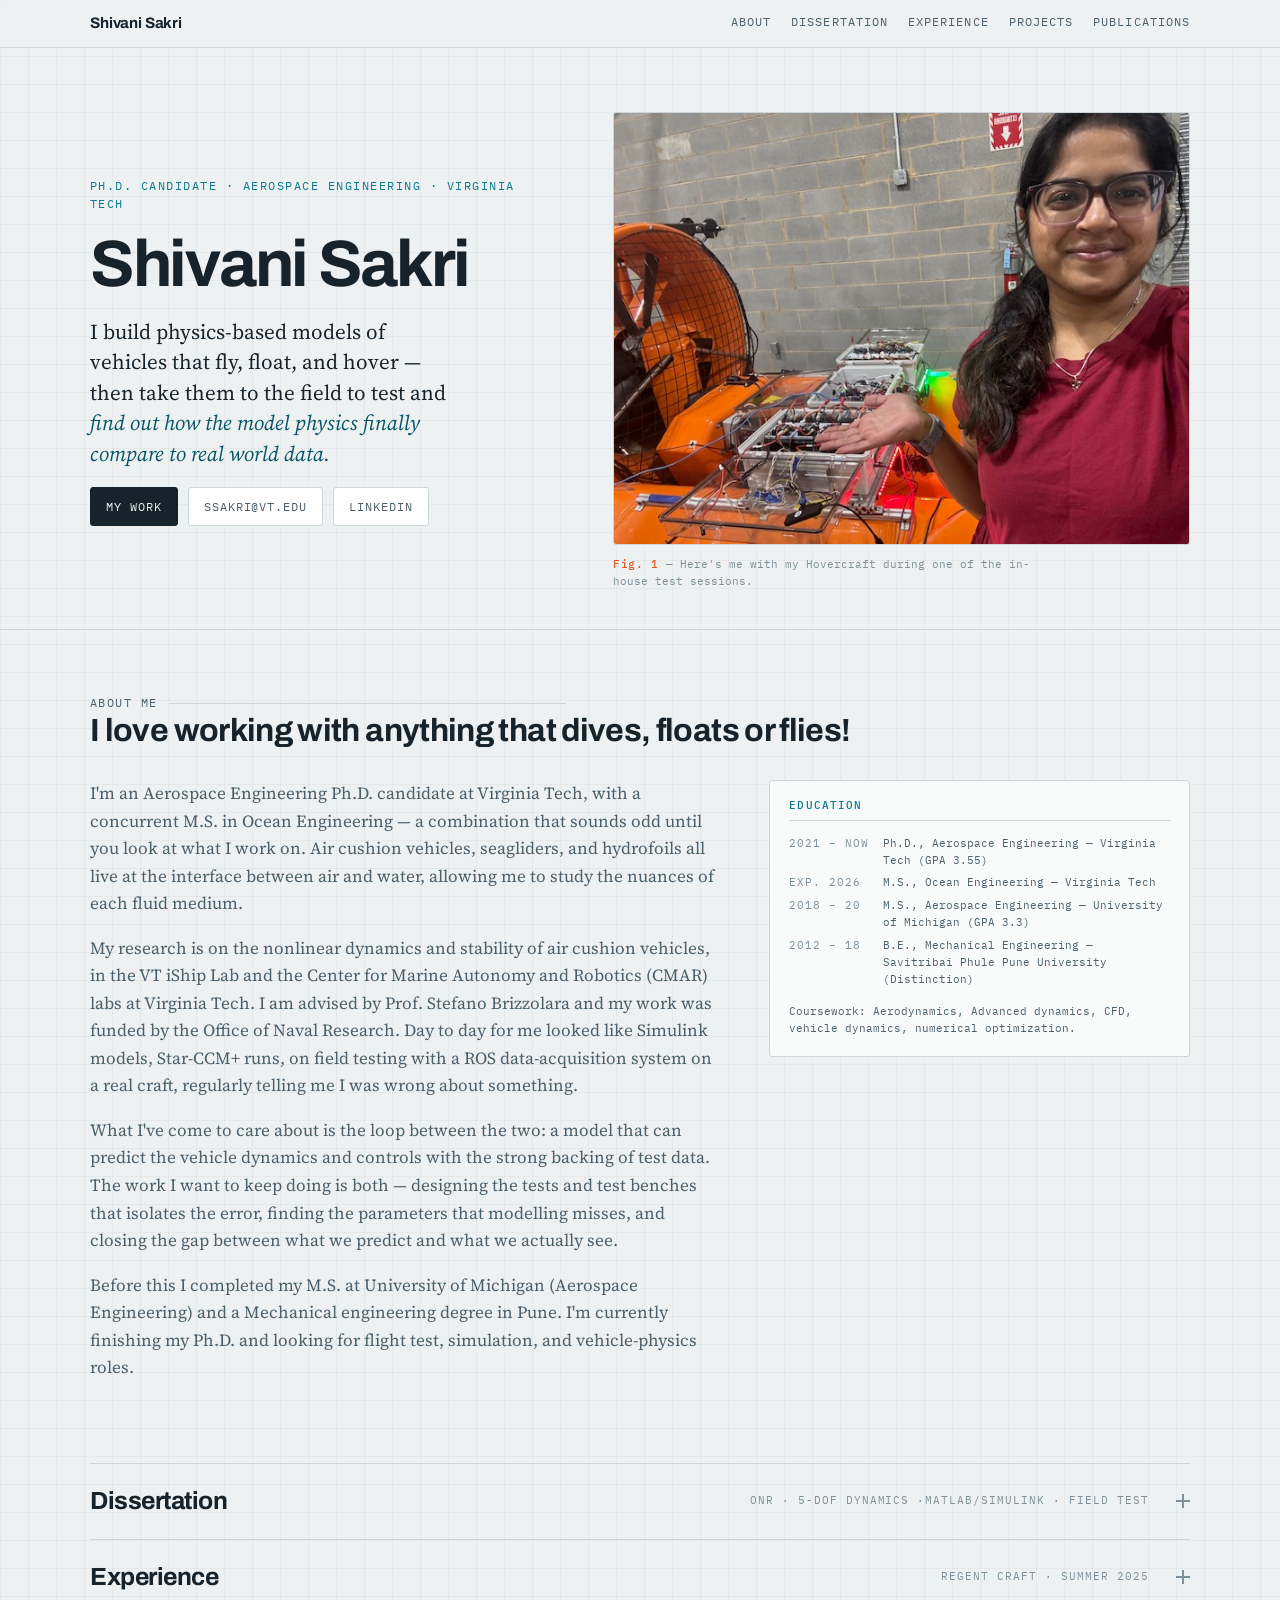
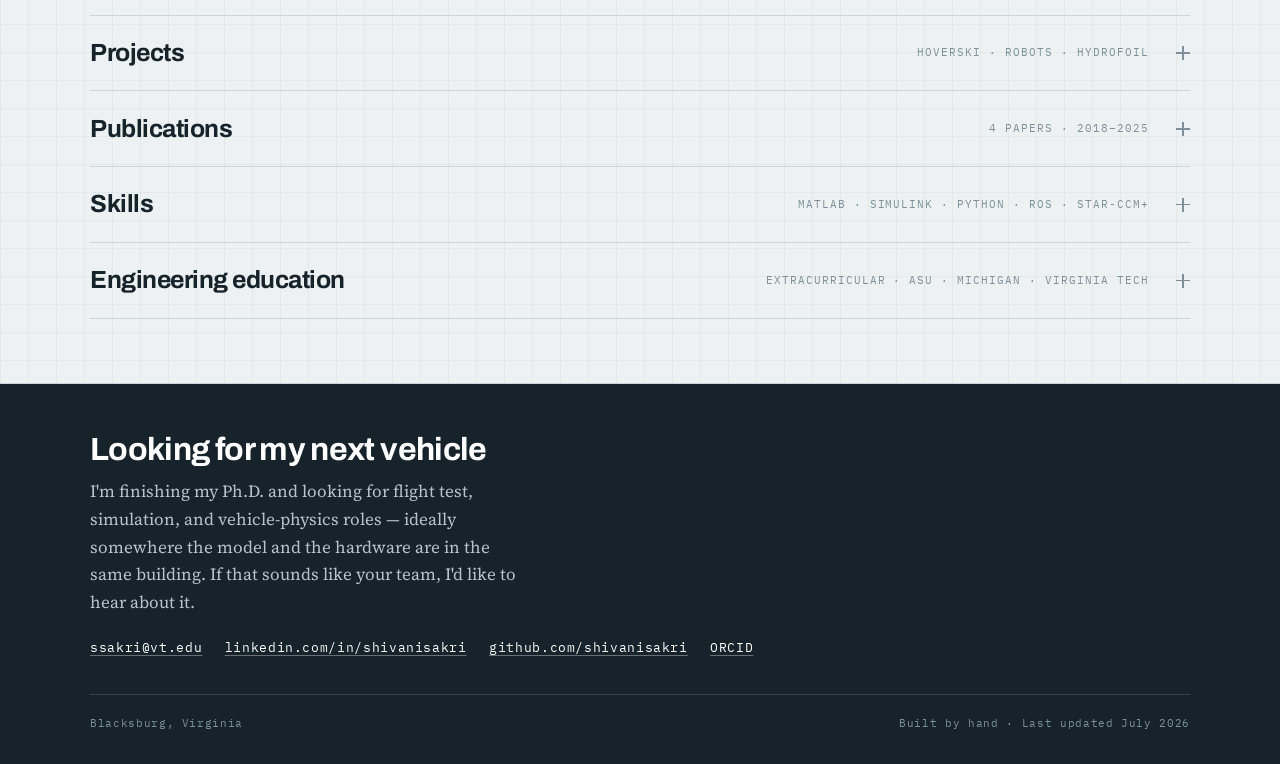
==== commit 9a8e6a9f: "Update link text from 'See the work' to 'My work'" ====
--- a/index.html
+++ b/index.html
@@ -35,7 +35,7 @@
       <h1>Shivani Sakri</h1>
       <p class="hero-lede">I build physics-based models of vehicles that fly, float, and hover &mdash; then take them to the field to test and <em>find out how the model physics finally compare to real world data.</em></p>
       <div class="links">
-        <a class="btn btn-solid" href="#dissertation">See the work</a>
+        <a class="btn btn-solid" href="#dissertation">My work</a>
         <a class="btn" href="mailto:ssakri@vt.edu">ssakri@vt.edu</a>
         <a class="btn" href="https://linkedin.com/in/shivanisakri">LinkedIn</a>
       </div>
@@ -83,7 +83,7 @@
         <p>I'm an Aerospace Engineering Ph.D. candidate at Virginia Tech, with a concurrent M.S. in Ocean Engineering &mdash; a combination that sounds odd until you look at what I work on. Air cushion vehicles, seagliders, and hydrofoils all live at the interface between air and water, allowing me to study the nuances of each fluid medium.</p>
         <p>My research is on the nonlinear dynamics and stability of air cushion vehicles, in the VT iShip Lab and the Center for Marine Autonomy and Robotics (CMAR) labs at Virginia Tech. I am advised by Prof. Stefano Brizzolara and my work was funded by the Office of Naval Research. Day to day for me looked like Simulink models, Star-CCM+ runs, on field testing with a ROS data-acquisition system on a real craft, regularly telling me I was wrong about something.</p>
         <p>What I've come to care about is the loop between the two: a model that can predict the vehicle dynamics and controls with the strong backing of test data. The work I want to keep doing is both &mdash; designing the tests and test benches that isolates the error, finding the parameters that modelling misses, and closing the gap between what we predict and what we actually see.</p>
-        <p>Before this I completed my M.S. at University of Michigan (Aerospace Egnieering) and a Mechanical engineering degree in Pune. I'm currently finishing my Ph.D. and looking for flight test, simulation, and vehicle-physics roles.</p>
+        <p>Before this I completed my M.S. at University of Michigan (Aerospace Engineering) and a Mechanical engineering degree in Pune. I'm currently finishing my Ph.D. and looking for flight test, simulation, and vehicle-physics roles.</p>
       </div>
 
       <aside class="sidebar">
